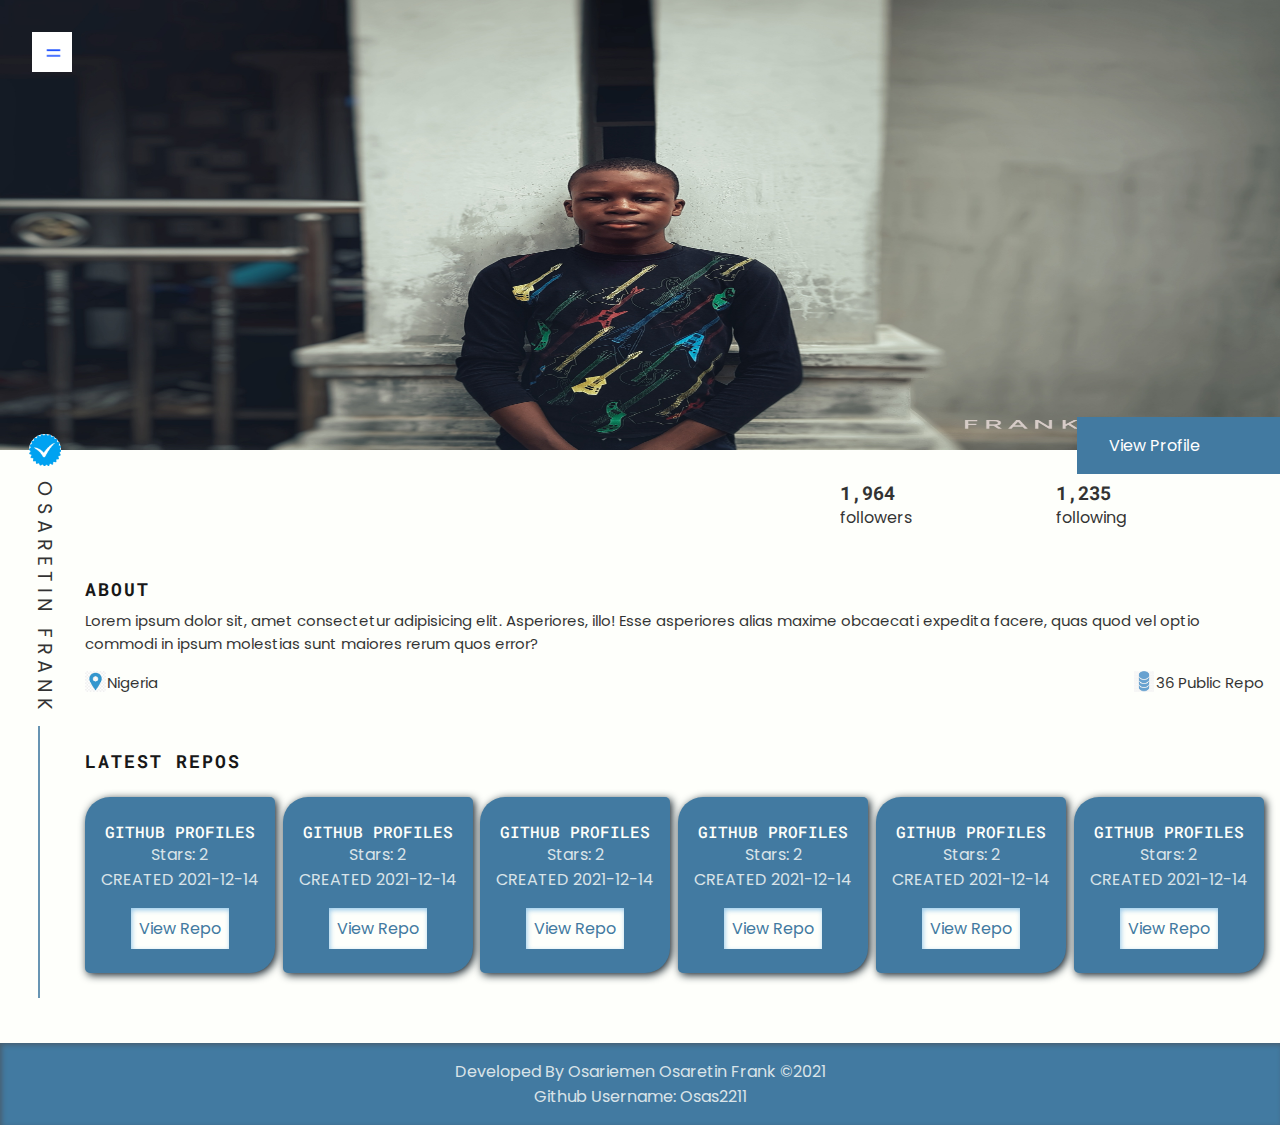
==== index.html @ aee536bf "repos" ====
<!DOCTYPE html>
<html lang="en">
<head>
    <meta charset="UTF-8">
    <meta http-equiv="X-UA-Compatible" content="IE=edge">
    <meta name="viewport" content="width=device-width, initial-scale=1.0">
    <link rel="stylesheet" href="css/style.css">
    <title>Github Profiles</title>
</head>
<body>
    <main>
        <header>
            <div class="user-img">
                <img src="images/test-img2.jpeg" alt="user-image" srcset="">
            </div>
    
            <a href="#" class="ham">
                <img src="images/User profile (2).png" alt="ham" srcset="">
            </a>
            <div class="tick">
                <img src="images/bluetick.png" alt="" srcset="">
            </div>
    
            <a href="#" class="profile">
                View Profile
            </a>
    
            <section class="follow">
                <div class="followers">
                    <h3>1,964</h3>
                    <p>followers</p>
                </div>
                <div class="following">
                    <h3>1,235</h3>
                    <p>following</p>
                </div>
            </section>
    
            <p class="name">
                osaretin frank <span></span>
            </p>
            
        </header>
    
        <section class="about">
            <h2>About</h2>
            <p>Lorem ipsum dolor sit, amet consectetur adipisicing elit. Asperiores, illo! Esse asperiores alias maxime obcaecati expedita facere, quas quod vel optio commodi in ipsum molestias sunt maiores rerum quos error?</p>

            <section class="sub-info">
                <p>
                    <img src="images/location.jpg" alt="" srcset="">
                    <span>Nigeria</span>
                </p>


                <p>
                    <img src="images/repo.jpg" alt="" srcset="">
                    <span>36 Public Repo</span>
                </p>
                
            </section>
        </section>

        <section class="repos">
            <h2>LATEST REPOS</h2>

            <div class="cards">
                <div class="repo">
                    <h3>GITHUB PROFILES</h3>
                    <p>Stars: 2 </p>
                    <p>CREATED 2021-12-14</p>
                    <a href="#">View Repo</a>
                </div>

                <div class="repo">
                    <h3>GITHUB PROFILES</h3>
                    <p>Stars: 2 </p>
                    <p>CREATED 2021-12-14</p>
                    <a href="#">View Repo</a>
                </div>
                <div class="repo">
                    <h3>GITHUB PROFILES</h3>
                    <p>Stars: 2 </p>
                    <p>CREATED 2021-12-14</p>
                    <a href="#">View Repo</a>
                </div>

                <div class="repo">
                    <h3>GITHUB PROFILES</h3>
                    <p>Stars: 2 </p>
                    <p>CREATED 2021-12-14</p>
                    <a href="#">View Repo</a>
                </div>
                <div class="repo">
                    <h3>GITHUB PROFILES</h3>
                    <p>Stars: 2 </p>
                    <p>CREATED 2021-12-14</p>
                    <a href="#">View Repo</a>
                </div>

                <div class="repo">
                    <h3>GITHUB PROFILES</h3>
                    <p>Stars: 2 </p>
                    <p>CREATED 2021-12-14</p>
                    <a href="#">View Repo</a>
                </div>
            </div>
        </section>
    
    </main>

    <footer>
        <P>Developed By Osariemen Osaretin Frank &copy;2021</P>
        <p>Github Username: Osas2211</p>
    </footer>
</body>
</html>
---- css/style.css ----
@import url('https://fonts.googleapis.com/css2?family=Poppins:wght@200;300&family=Roboto+Mono:wght@300;400&display=swap');

:root{
    --primary-color: #427AA1;
    --primary-gradient: linear-gradient(to left)
}

*{
    box-sizing: border-box;
    margin: 0;
    padding: 0;
}

body{
    background-color: #fefffb;
    z-index: -5;
    position: relative;
}

main{
    overflow: hidden;
    position: relative;
    z-index: -5;
}

h1,h2,h3,h4,h5{
    font-family: "Roboto Mono",Arial, Helvetica, sans-serif;
}

p, a{
    font-family: "Poppins",Arial, Helvetica, sans-serif;
}

header{
    width: 100vw;
    height: 50vh;
    position: relative;
    z-index: -20;
}

img, header div{
    width: 100%;
    height: 100%;
}

.user-img img{
    position: absolute;
    top: 0;
    right: 0;
    z-index: -5;
}

.ham{
    width: 2.5rem;
    height: 2.5rem;
    position: absolute;
    top: 2rem;
    left: 2rem;
}

.tick{
    width: 2rem;
    height: 2rem;
    position: absolute;
    bottom: -1rem;
    left: 1.8rem;
    background-color: #fff;
    border-radius: 50%;
    z-index: 50;
}

.name{
    transform: rotate(90deg);
    position: absolute;
    bottom: -19rem;
    left: -13.4rem;
    font-size: 1.2rem;
    letter-spacing: 6px;
    text-transform: uppercase;
}

.name span{
    display: inline-block;
    width: 17rem;
    height: 0rem;
    border: 1px solid var(--primary-color);
    text-align: center;
    
}


a.profile{
    text-decoration: none;
    display: inline-block;
    color: #fff;
    text-align: center;
    padding: 1rem 2rem;
    padding-right: 5rem;
    background-color: var(--primary-color);
    position: absolute;
    bottom: -1.5rem;
    right: 0rem;
    z-index: 600;
}


.follow{
    display: flex;
    width: 30vw;
    justify-content: space-between;
    align-items: center;
    position: absolute;
    bottom: -5rem;
    right: 1.5rem;
}

.followers{
    display: inline-block;
    margin-right: 1rem;
    margin-left: -2rem;
}

.follow h3, p{
    opacity: 0.8;
}

.about, .repos{
    margin: 8rem 1rem 2rem 5.3rem;
    position: relative;
    z-index: -4;
}

.about h2, .repos h2{
    margin-bottom: 0.5rem;
    opacity: 0.9;
    letter-spacing: 2px;
    text-transform: uppercase;
    font-size: 1.1rem;
}

.about p{
    font-size: 15px;
    margin-bottom: 1rem;
}

.sub-info{
    display: flex;
    justify-content: space-between;
}

.sub-info img{
    width: 1.3rem;
    height: 1.3rem;
}

.sub-info p{
    display: flex;
}
.sub-info span{
    padding-left: 0.1rem;
}

.repos{
    margin-top: 2.5rem;
    margin-bottom: 3rem;
}
.repos h3{
    font-weight: 500;
    font-size: 1rem;
}

.cards {
    text-align: center;
    margin-top: 1.5rem;
    display: flex;
    justify-content: space-between;
    flex-wrap: wrap;
}

.repo{
    display: inline-block;
    background-color: var(--primary-color);
    color: #fefffb;
    padding: 1.5rem 1rem;
    box-shadow: 2px 2px 9px #0f1d27;
    margin-bottom: 1.4rem;
    border-radius: 5px;
    border-top-left-radius: 25px;
    border-bottom-right-radius: 25px;
}

.repo a{
    color: var(--primary-color);
    padding: 0.5rem;
    background-color: #fefffb;
    margin-top: 1rem;
    display: inline-block;
    text-decoration: none;
    box-shadow: 1px 2px 5px #55a6e09c inset;
    
}

footer{
    background-color: var(--primary-color);
    padding: 1rem;
    text-align: center;
    color: #fefffb;
    box-shadow: 2px 2px 5px #475f70 inset;
}
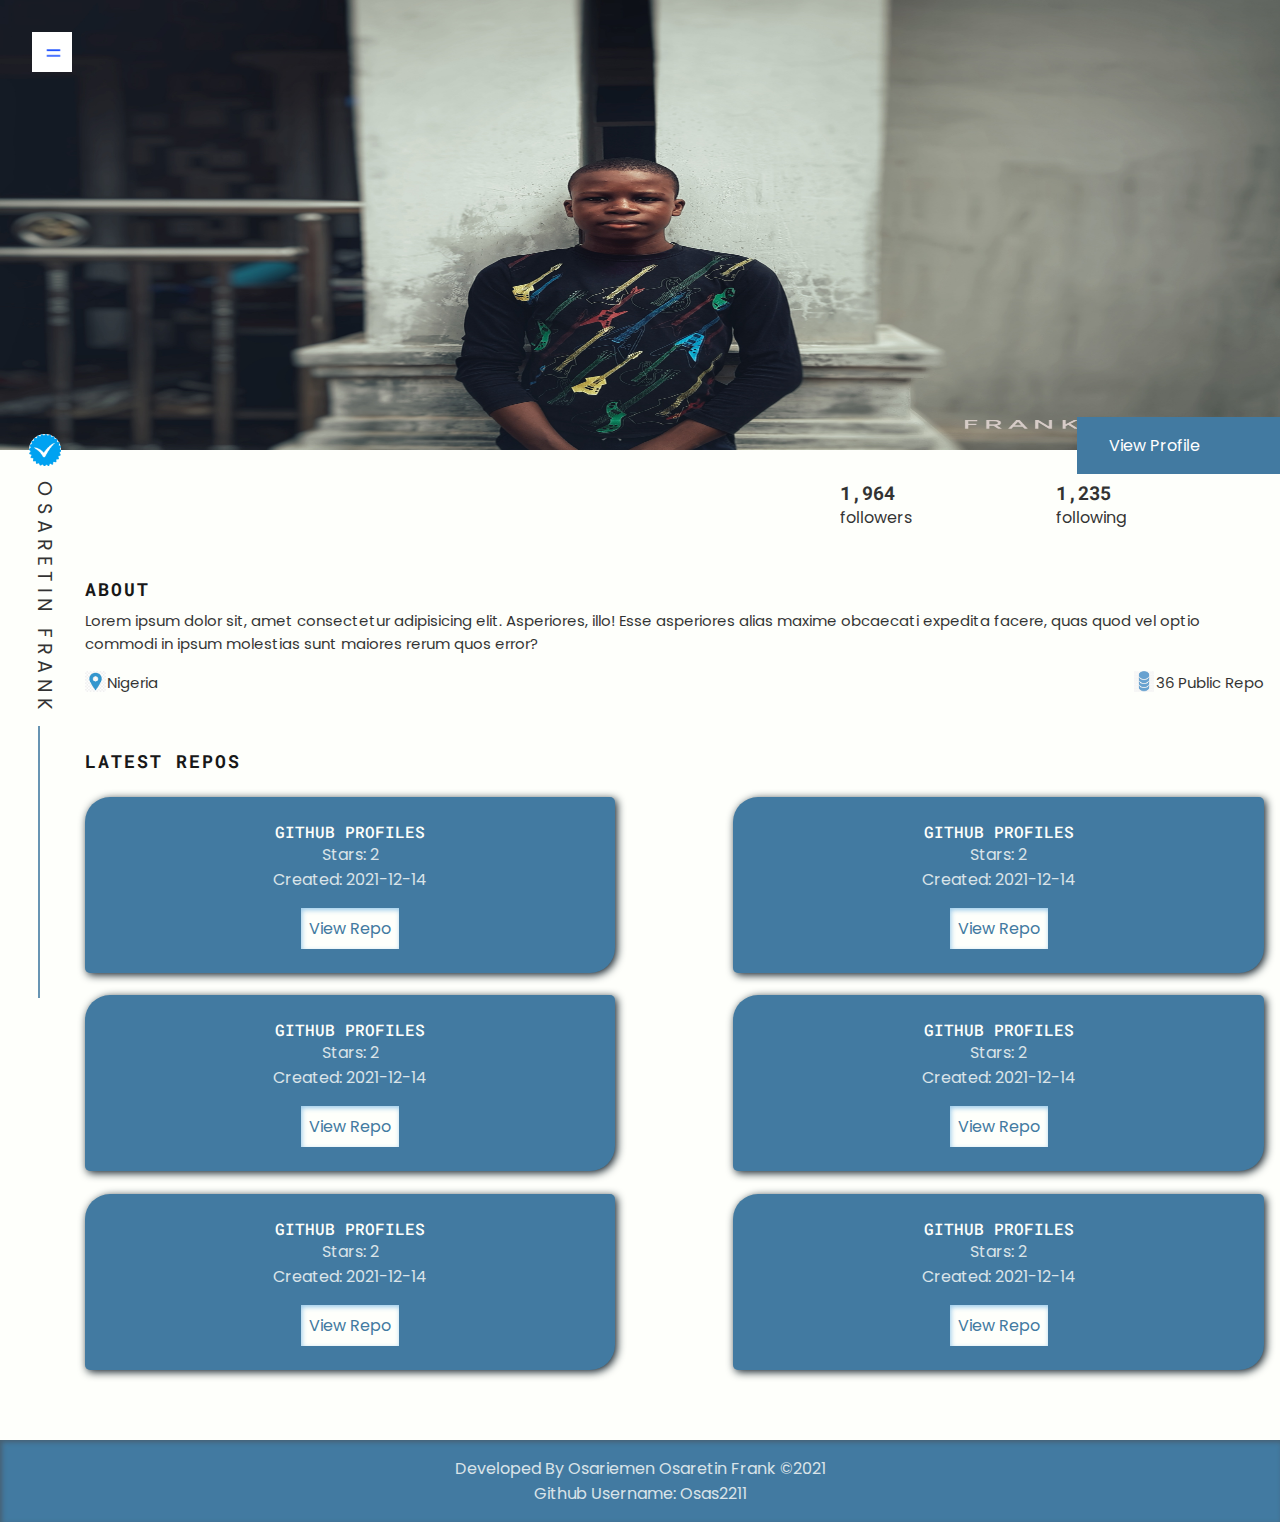
==== commit 2dacfed6: "fixes-repo" ====
--- a/index.html
+++ b/index.html
@@ -68,40 +68,40 @@
                 <div class="repo">
                     <h3>GITHUB PROFILES</h3>
                     <p>Stars: 2 </p>
-                    <p>CREATED 2021-12-14</p>
+                    <p>Created: 2021-12-14</p>
                     <a href="#">View Repo</a>
                 </div>
 
                 <div class="repo">
                     <h3>GITHUB PROFILES</h3>
                     <p>Stars: 2 </p>
-                    <p>CREATED 2021-12-14</p>
+                    <p>Created: 2021-12-14</p>
                     <a href="#">View Repo</a>
                 </div>
                 <div class="repo">
                     <h3>GITHUB PROFILES</h3>
                     <p>Stars: 2 </p>
-                    <p>CREATED 2021-12-14</p>
+                    <p>Created: 2021-12-14</p>
                     <a href="#">View Repo</a>
                 </div>
 
                 <div class="repo">
                     <h3>GITHUB PROFILES</h3>
                     <p>Stars: 2 </p>
-                    <p>CREATED 2021-12-14</p>
+                    <p>Created: 2021-12-14</p>
                     <a href="#">View Repo</a>
                 </div>
                 <div class="repo">
                     <h3>GITHUB PROFILES</h3>
                     <p>Stars: 2 </p>
-                    <p>CREATED 2021-12-14</p>
+                    <p>Created: 2021-12-14</p>
                     <a href="#">View Repo</a>
                 </div>
 
                 <div class="repo">
                     <h3>GITHUB PROFILES</h3>
                     <p>Stars: 2 </p>
-                    <p>CREATED 2021-12-14</p>
+                    <p>Created: 2021-12-14</p>
                     <a href="#">View Repo</a>
                 </div>
             </div>
--- a/css/style.css
+++ b/css/style.css
@@ -163,6 +163,7 @@
 .repos{
     margin-top: 2.5rem;
     margin-bottom: 3rem;
+    margin-right: 1rem;
 }
 .repos h3{
     font-weight: 500;
@@ -181,7 +182,8 @@
     display: inline-block;
     background-color: var(--primary-color);
     color: #fefffb;
-    padding: 1.5rem 1rem;
+    padding: 1.5rem 0.5rem;
+    width: 45%;
     box-shadow: 2px 2px 9px #0f1d27;
     margin-bottom: 1.4rem;
     border-radius: 5px;
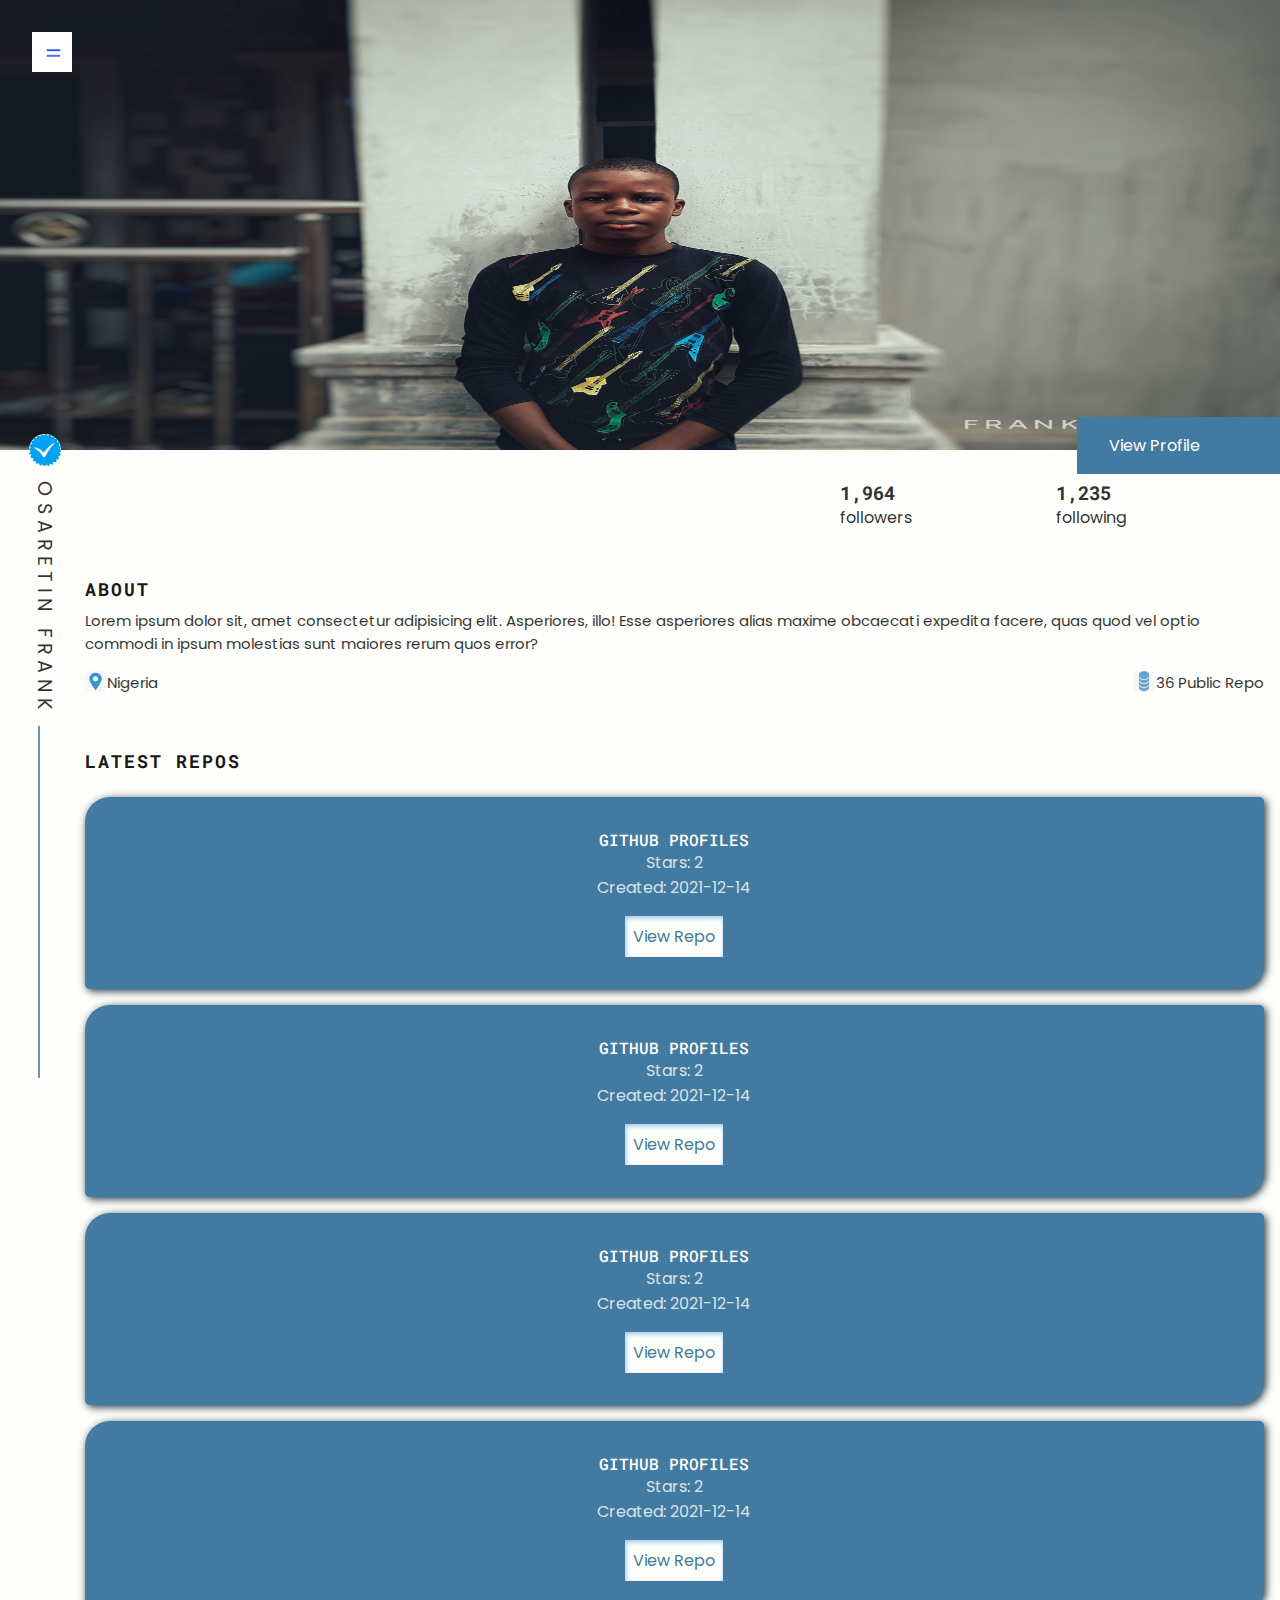
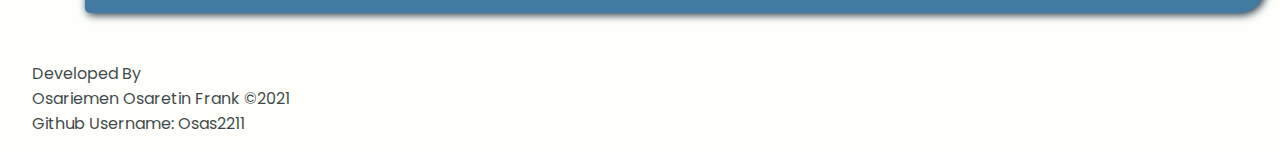
==== commit 316053d3: "fixed-repo-layout" ====
--- a/index.html
+++ b/index.html
@@ -91,26 +91,14 @@
                     <p>Created: 2021-12-14</p>
                     <a href="#">View Repo</a>
                 </div>
-                <div class="repo">
-                    <h3>GITHUB PROFILES</h3>
-                    <p>Stars: 2 </p>
-                    <p>Created: 2021-12-14</p>
-                    <a href="#">View Repo</a>
-                </div>
-
-                <div class="repo">
-                    <h3>GITHUB PROFILES</h3>
-                    <p>Stars: 2 </p>
-                    <p>Created: 2021-12-14</p>
-                    <a href="#">View Repo</a>
-                </div>
             </div>
         </section>
     
     </main>
 
     <footer>
-        <P>Developed By Osariemen Osaretin Frank &copy;2021</P>
+        <P>Developed By </P>
+        <p>Osariemen Osaretin Frank &copy;2021</p>
         <p>Github Username: Osas2211</p>
     </footer>
 </body>
--- a/css/style.css
+++ b/css/style.css
@@ -72,8 +72,8 @@
 .name{
     transform: rotate(90deg);
     position: absolute;
-    bottom: -19rem;
-    left: -13.4rem;
+    bottom: -21.5rem;
+    left: -15.9rem;
     font-size: 1.2rem;
     letter-spacing: 6px;
     text-transform: uppercase;
@@ -81,7 +81,7 @@
 
 .name span{
     display: inline-block;
-    width: 17rem;
+    width: 22rem;
     height: 0rem;
     border: 1px solid var(--primary-color);
     text-align: center;
@@ -174,7 +174,9 @@
     text-align: center;
     margin-top: 1.5rem;
     display: flex;
+    flex-direction: column;
     justify-content: space-between;
+    align-items: center;
     flex-wrap: wrap;
 }
 
@@ -182,10 +184,10 @@
     display: inline-block;
     background-color: var(--primary-color);
     color: #fefffb;
-    padding: 1.5rem 0.5rem;
-    width: 45%;
-    box-shadow: 2px 2px 9px #0f1d27;
-    margin-bottom: 1.4rem;
+    padding: 2rem 1rem;
+    width: 100%;
+    box-shadow: 2px 2px 9px #1b303f;
+    margin-bottom: 1rem;
     border-radius: 5px;
     border-top-left-radius: 25px;
     border-bottom-right-radius: 25px;
@@ -203,9 +205,7 @@
 }
 
 footer{
-    background-color: var(--primary-color);
-    padding: 1rem;
-    text-align: center;
-    color: #fefffb;
-    box-shadow: 2px 2px 5px #475f70 inset;
+    margin-top: -2rem;
+    padding: 1rem 2rem;
+    color: #101a20;
 }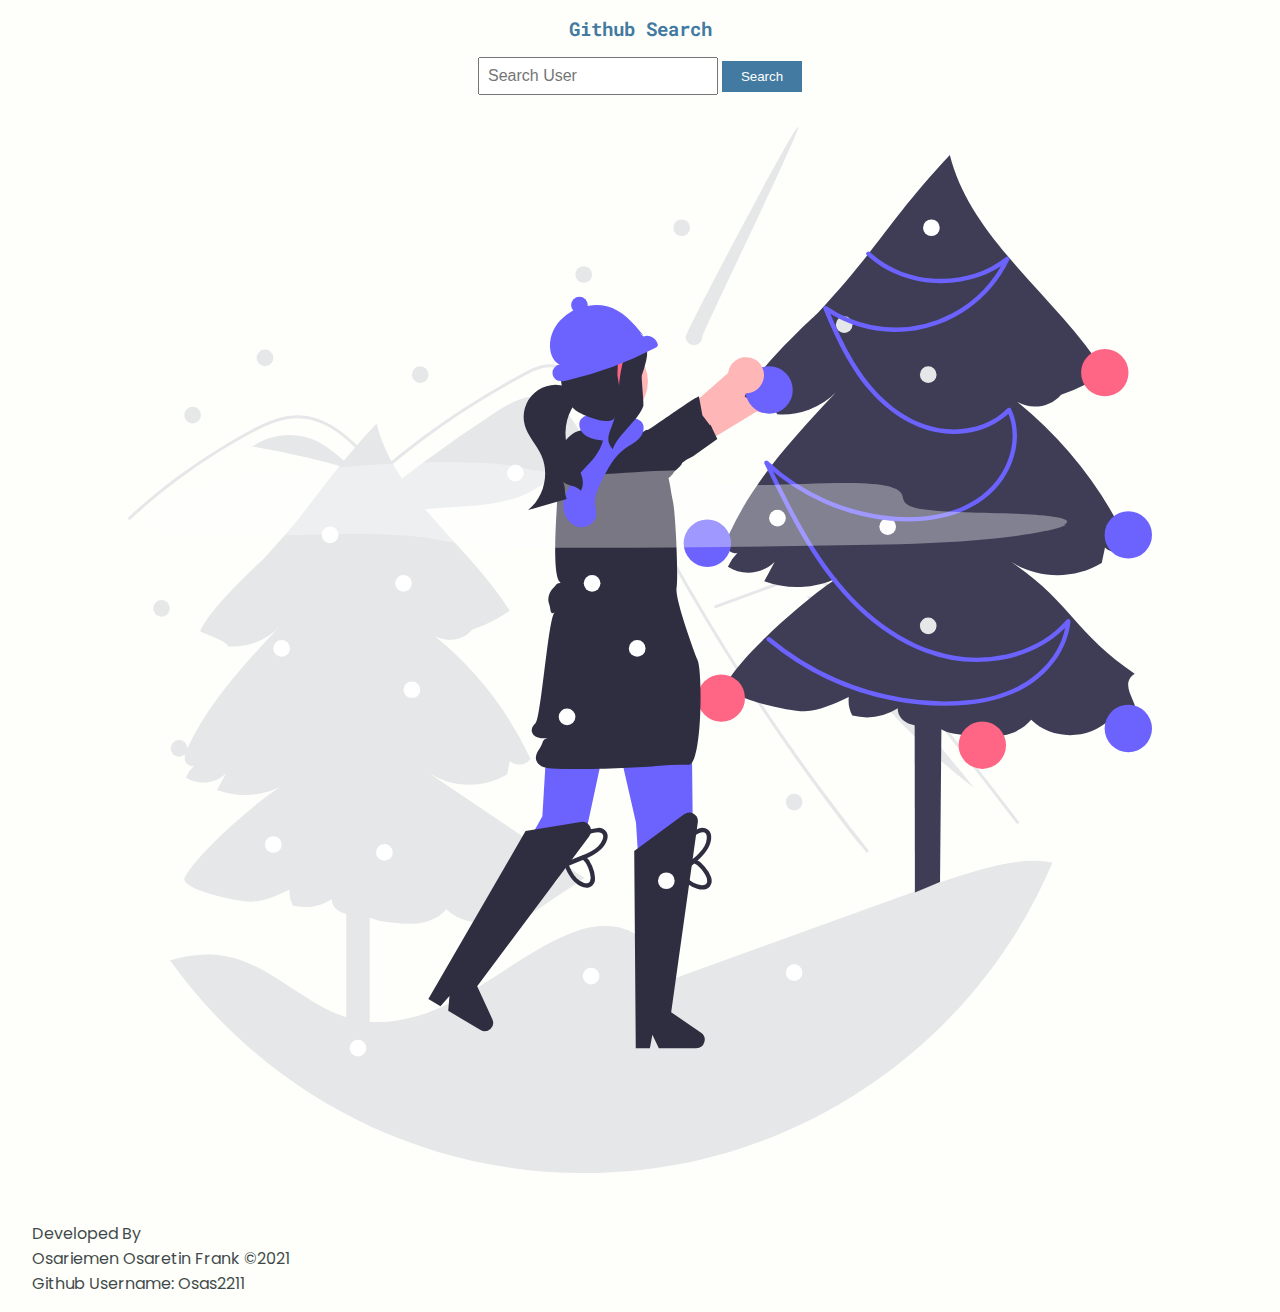
==== commit 8ecdac70: "search" ====
--- a/index.html
+++ b/index.html
@@ -8,8 +8,21 @@
     <title>Github Profiles</title>
 </head>
 <body>
-    <main>
-        <header>
+
+    <div class="top show">
+        <header class="top-header">
+            <h3>Github Search</h3>
+            <form action="">
+                <input type="search" name="search-name" id="search-name" placeholder="Search User">
+                <input type="button" value="Search" id="search">
+            </form>
+    
+            <img src="images/undraw_christmas_mode_g81u.svg" alt="" srcset="">
+        </header>
+    </div>
+    <main class="hide">
+
+        <header class="main-header">
             <div class="user-img">
                 <img src="images/test-img2.jpeg" alt="user-image" srcset="">
             </div>
@@ -101,5 +114,7 @@
         <p>Osariemen Osaretin Frank &copy;2021</p>
         <p>Github Username: Osas2211</p>
     </footer>
+
+    <script src="js/script.js"></script>
 </body>
 </html>--- a/css/style.css
+++ b/css/style.css
@@ -2,7 +2,14 @@
 
 :root{
     --primary-color: #427AA1;
-    --primary-gradient: linear-gradient(to left)
+}
+
+.show{
+    display: block;
+}
+
+.hide{
+    display: none;
 }
 
 *{
@@ -31,7 +38,44 @@
     font-family: "Poppins",Arial, Helvetica, sans-serif;
 }
 
-header{
+.top-header{
+    display: flex;
+    flex-direction: column;
+    justify-content: center;
+    align-items: center;
+}
+
+.top-header h3{
+    margin-top: 1rem;
+    color: var(--primary-color);
+}
+
+.top-header img{
+    margin-top: 2rem;
+    width: 80%;
+}
+
+form{
+    margin-top: 1rem;
+}
+
+input#search-name{
+    padding: 0.5rem;
+    width: 15rem;
+    font-size: 1rem;
+}
+input#search-name:focus{
+    outline: none;
+}
+input#search{
+    padding: 0.5rem;
+    width: 5rem;
+    background-color: var(--primary-color);
+    border: none;
+    color: #fefffb;
+    cursor: pointer;
+}
+.main-header{
     width: 100vw;
     height: 50vh;
     position: relative;
@@ -205,7 +249,8 @@
 }
 
 footer{
-    margin-top: -2rem;
+    margin-top: 2rem;
     padding: 1rem 2rem;
     color: #101a20;
+
 }